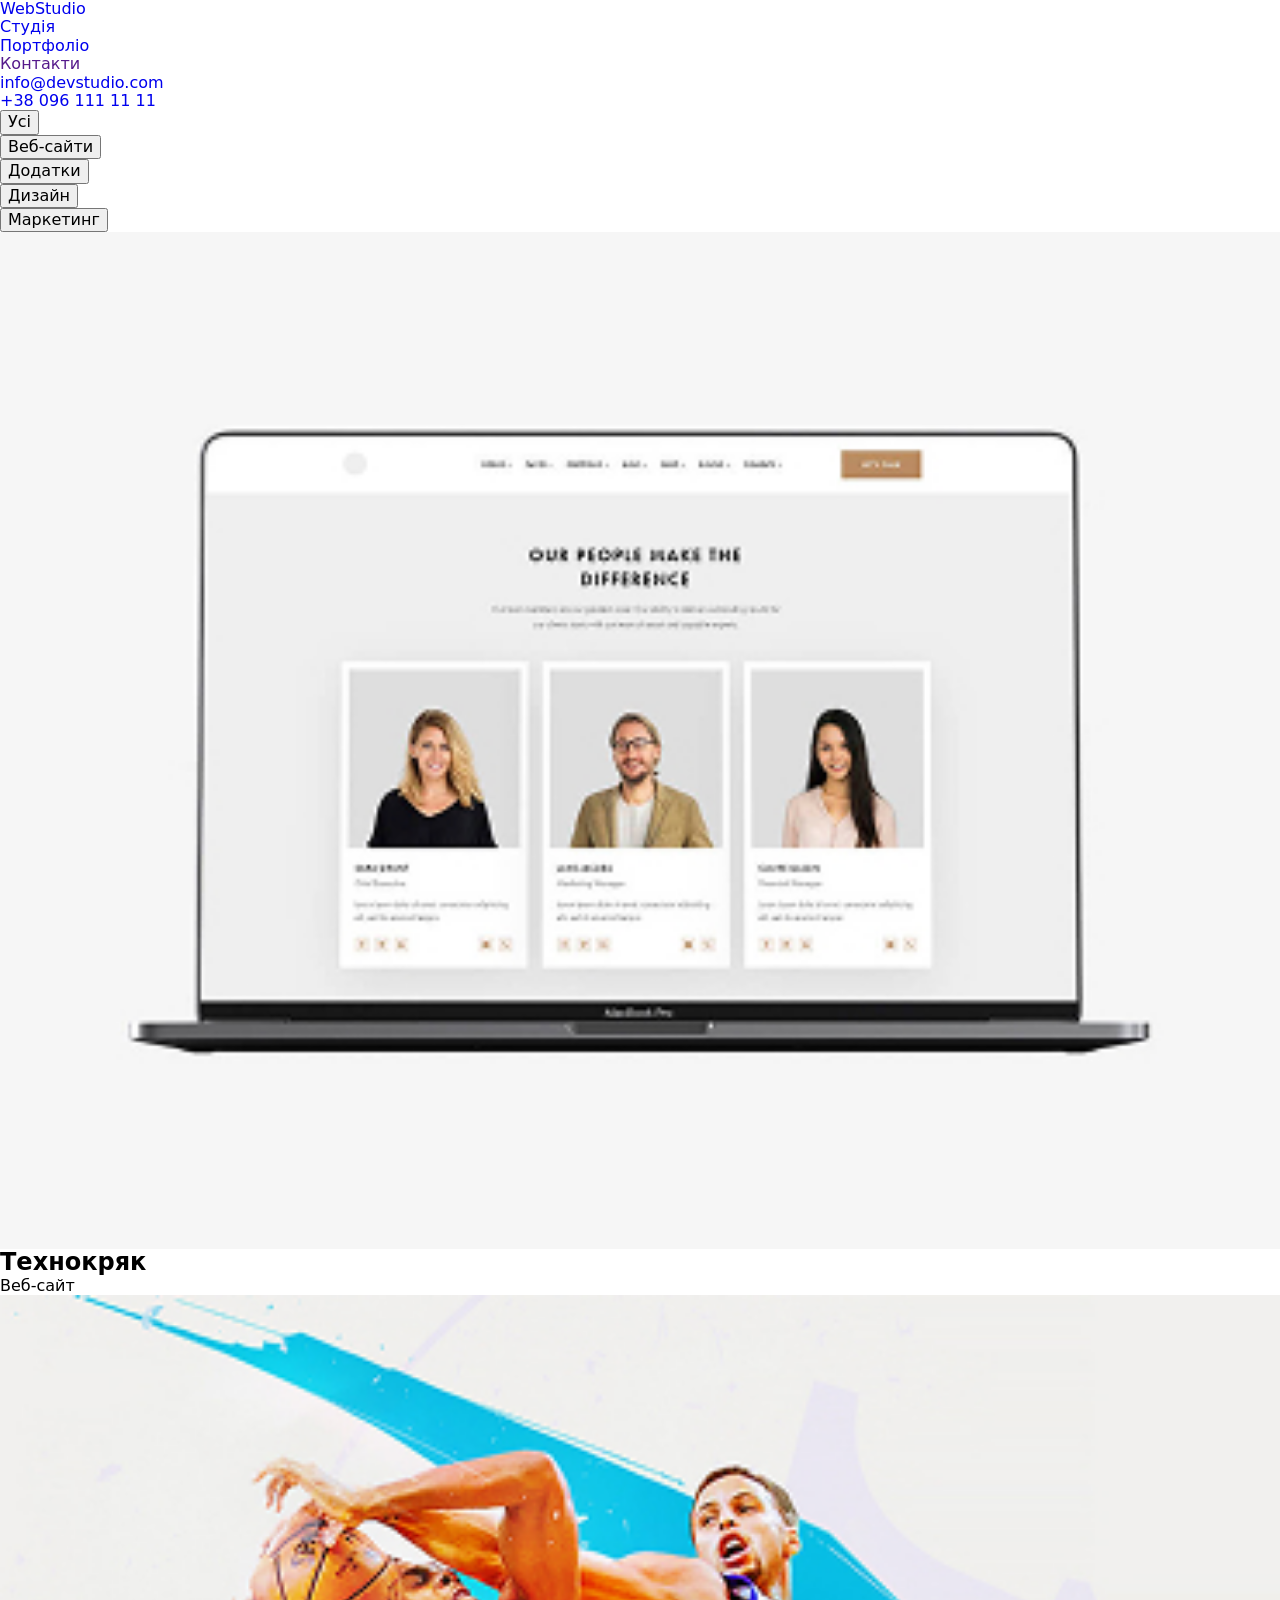
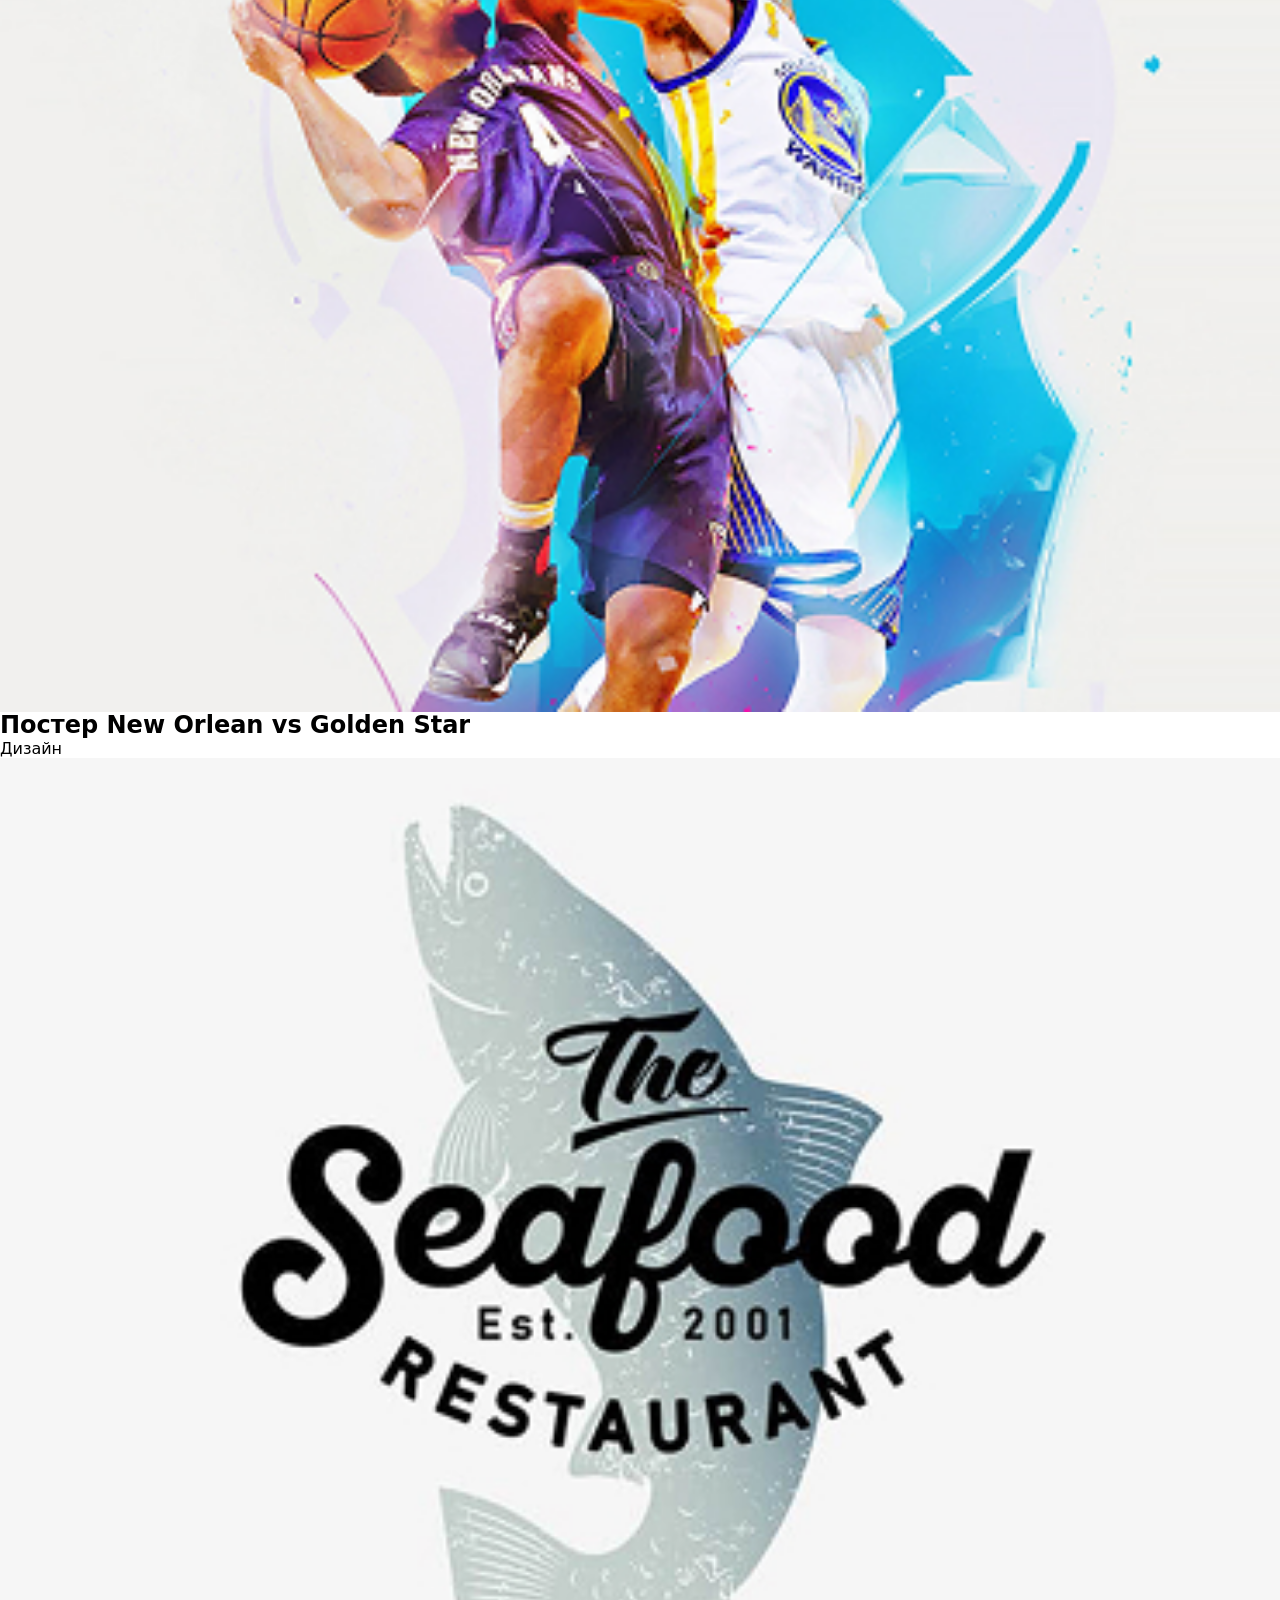
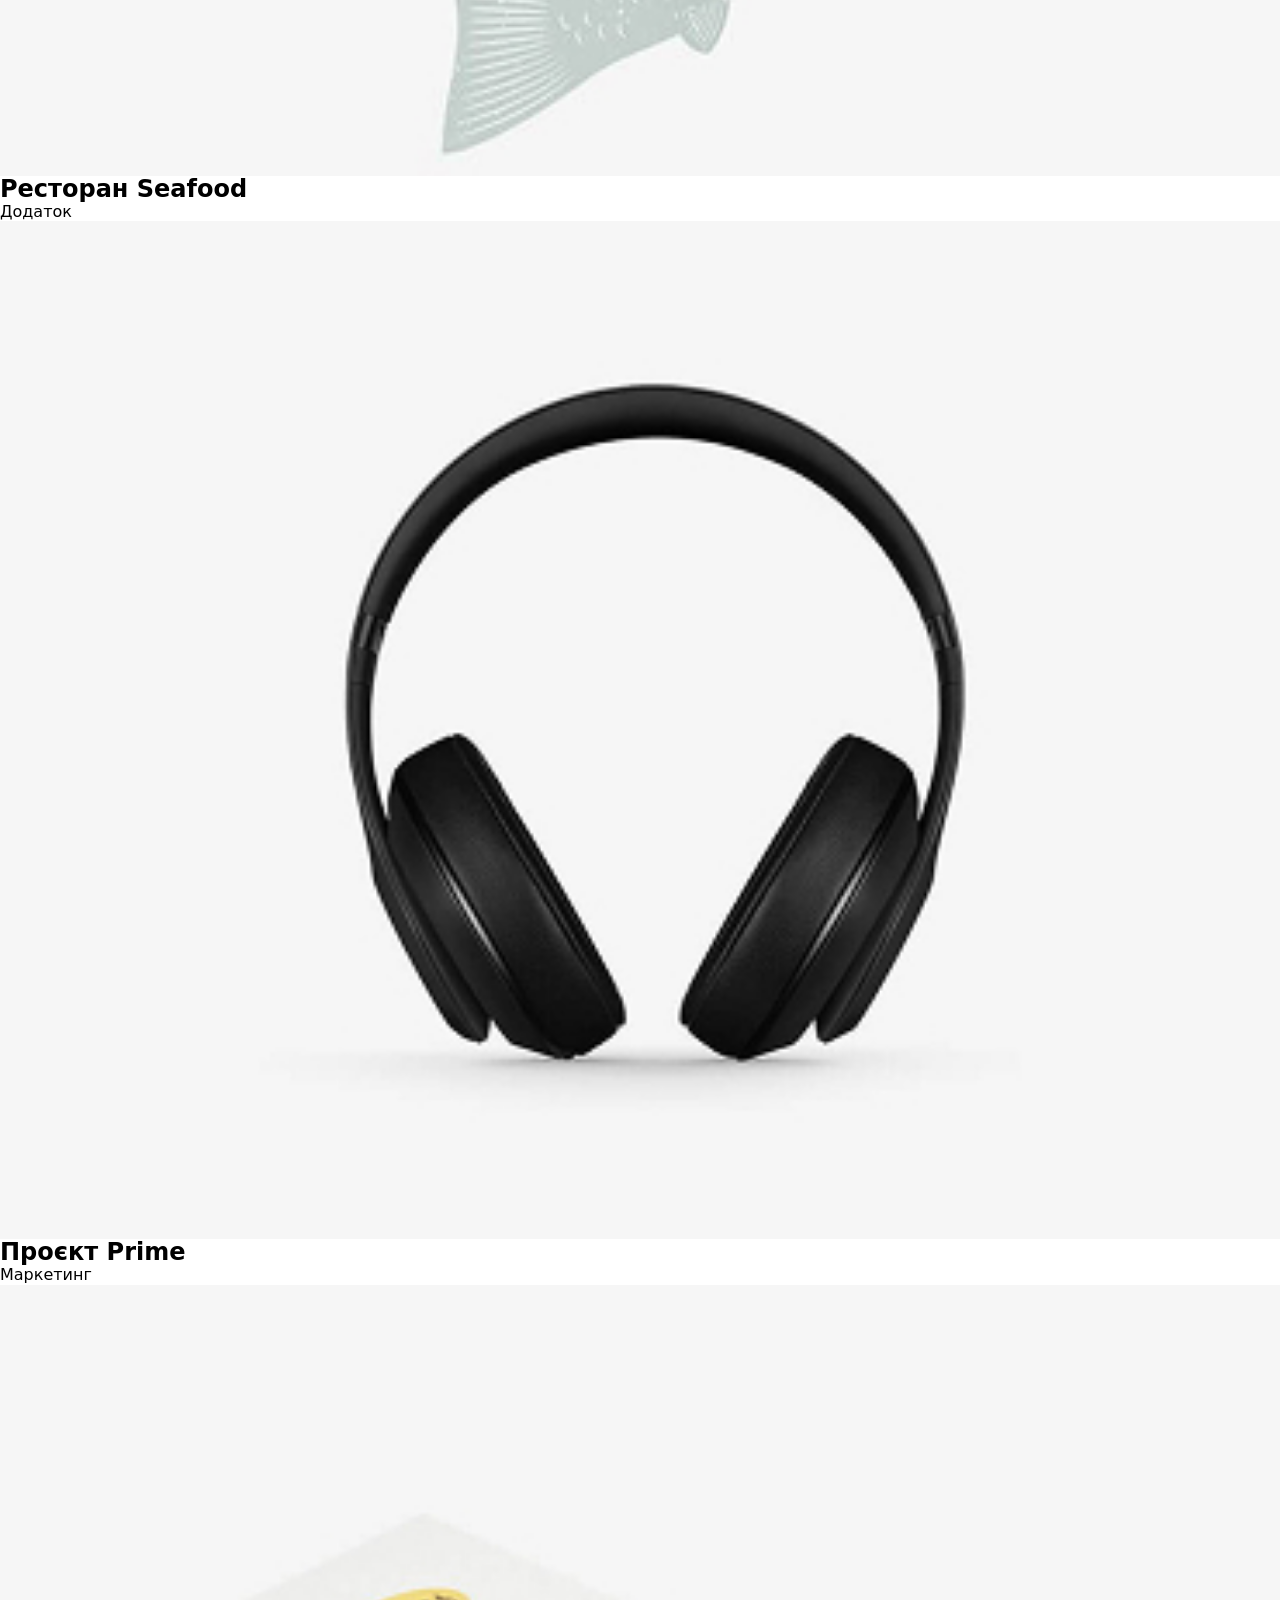
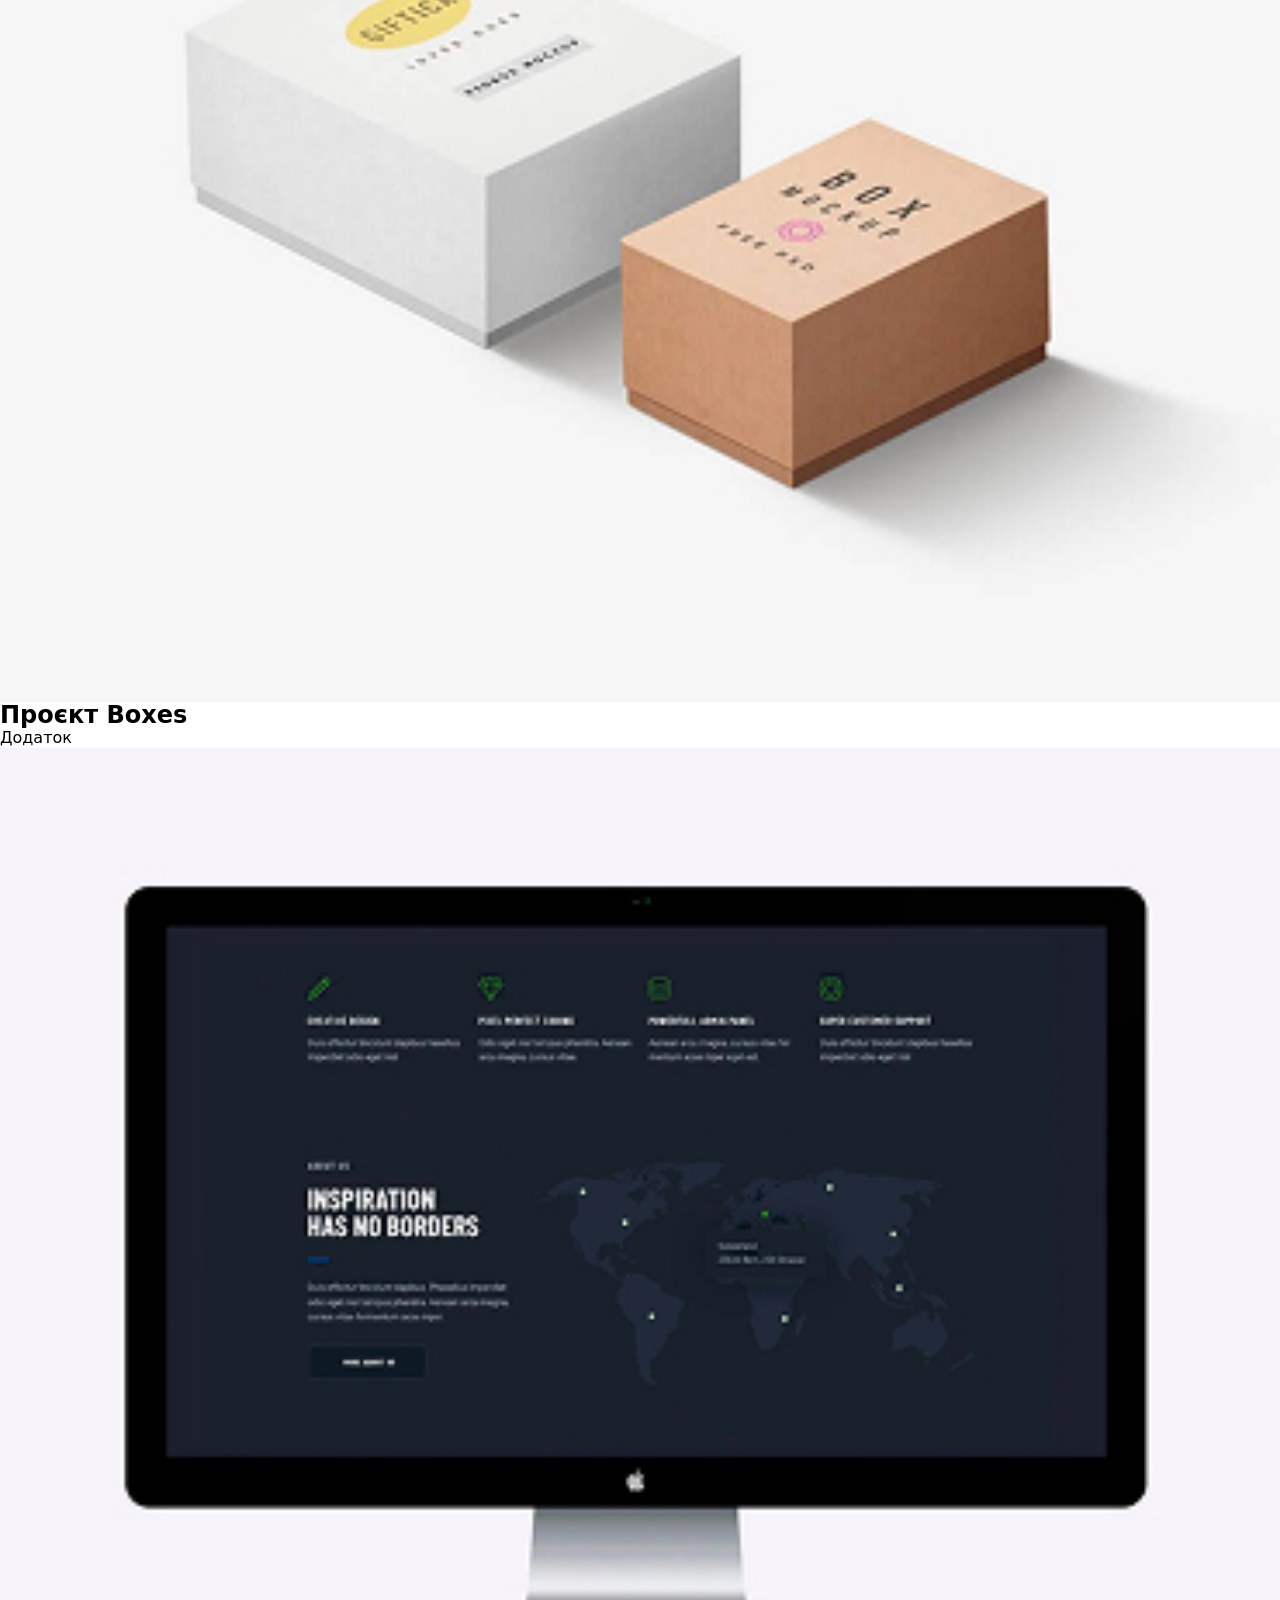
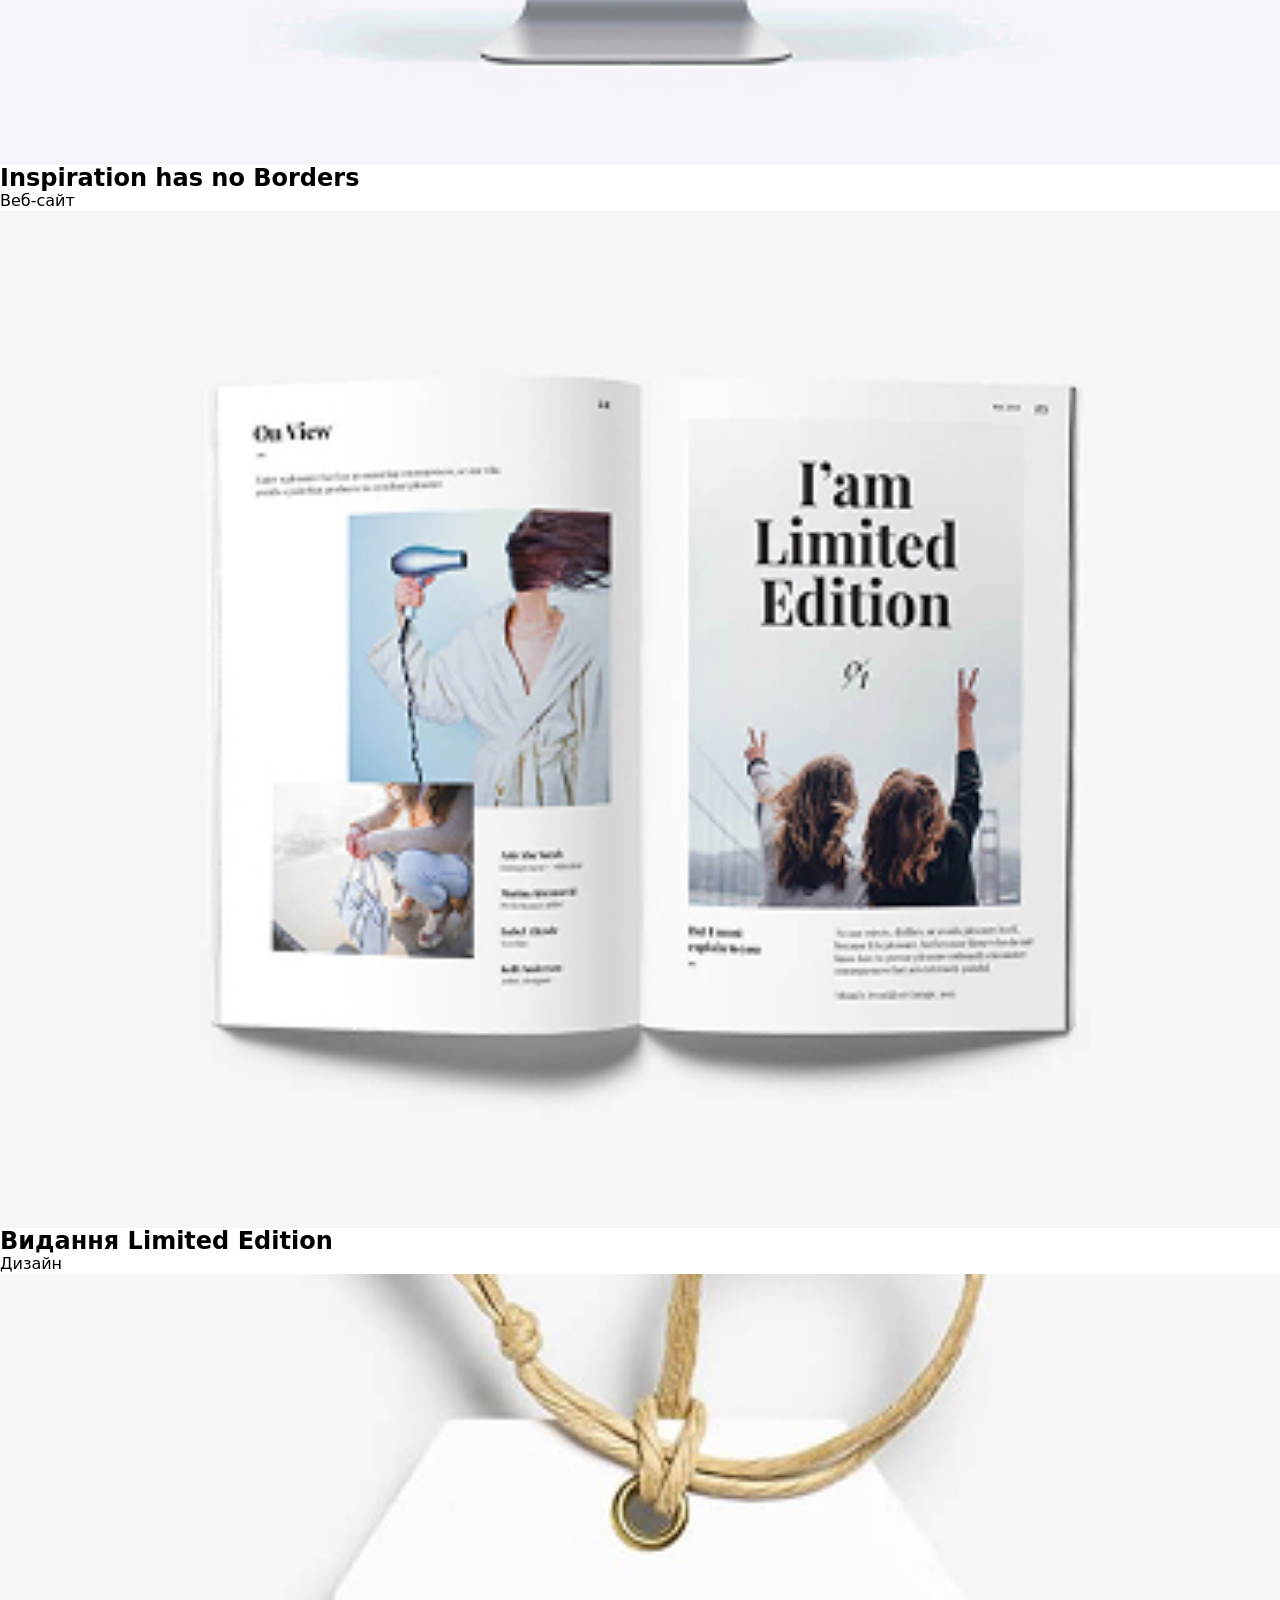
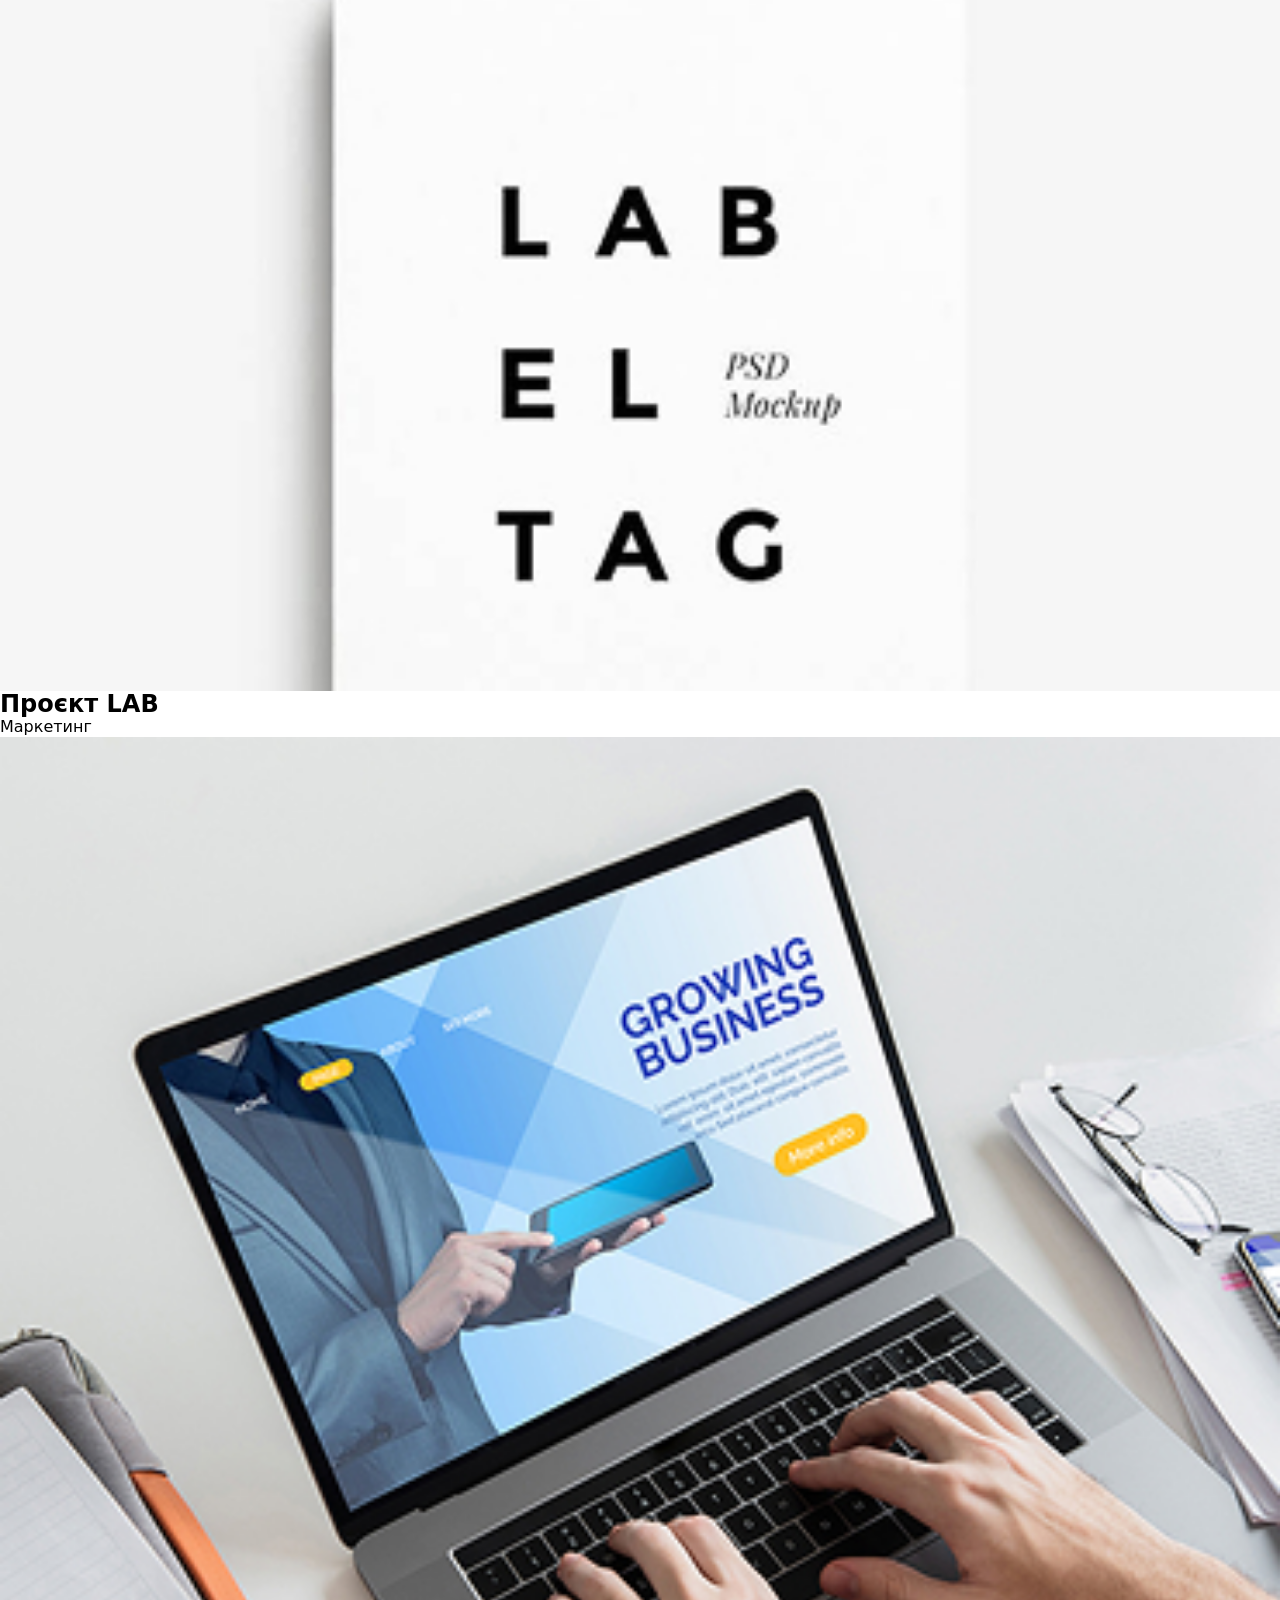
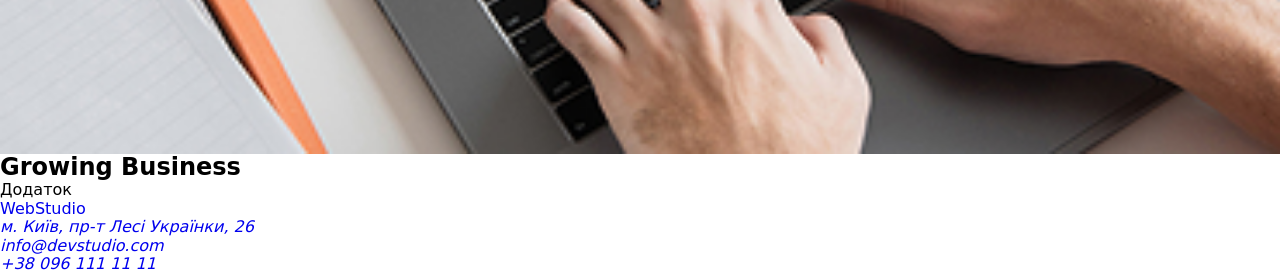
==== pages/portfolio.html @ 2ff7eed6 "first" ====
<!DOCTYPE html>
<html lang="en">
<head>
    <meta charset="UTF-8">
    <meta name="viewport" content="width=device-width, initial-scale=1.0">
    <title>Document</title>
        <link rel="stylesheet" href="https://cdnjs.cloudflare.com/ajax/libs/modern-normalize/3.0.1/modern-normalize.min.css" integrity="sha512-q6WgHqiHlKyOqslT/lgBgodhd03Wp4BEqKeW6nNtlOY4quzyG3VoQKFrieaCeSnuVseNKRGpGeDU3qPmabCANg==" crossorigin="anonymous" referrerpolicy="no-referrer"/>
    <link rel="preconnect" href="https://fonts.googleapis.com">
<link rel="preconnect" href="https://fonts.gstatic.com" crossorigin>
<link href="https://fonts.googleapis.com/css2?family=Raleway:ital,wght@0,100..900;1,100..900&family=Roboto:ital,wght@0,100..900;1,100..900&display=swap" rel="stylesheet">
    <link rel="stylesheet" href="../css/reset.css">
    <link rel="stylesheet" href="../css/style.css">
</head>
<body>
    <header class="header">
        <div class="container">
            <a href="./index.html" class="header-logo">Web<span class="header-studio">Studio</span></a>
            <nav class="header-nav">
                <ul class="header-list">
                    <li class="header-item"><a href="../index.html" class="header-link">Студія</a></li>
                    <li class="header-item"><a href="../pages/portfolio.html" class="header-link">Портфоліо</a></li>
                    <li class="header-item"><a href="" class="header-link">Контакти</a></li>
                </ul>
            </nav>
            <ul class="header-items">
                <li class="header-elem"><a href="mailto:info@devstudio.com" class="header-contact">info@devstudio.com</a></li>
                <li class="header-elem"><a href="tel:+380961111111" class="header-contact">+38 096 111 11 11</a></li>
            </ul>
        </div>
    </header>
    <main>
        <section class="card">
            <div class="container">
                <ul class="card-list">
                    <li class="card-item"><button type="button" class="card-btn">Усі</button></li>
                    <li class="card-item"><button type="button" class="card-btn">Веб-сайти</button></li>
                    <li class="card-item"><button type="button" class="card-btn">Додатки</button></li>
                    <li class="card-item"><button type="button" class="card-btn">Дизайн</button></li>
                    <li class="card-item"><button type="button" class="card-btn">Маркетинг</button></li>
                </ul>
                <ul class="card-items">
                    <li class="card-elem">
                        <img src="../images/techno.jpg" alt="techno" class="card-img">
                        <div class="card-wrap">
                            <h2 class="card-title">Технокряк</h2>
                            <p class="card-text">Веб-сайт</p>
                        </div>
                    </li>
                    <li class="card-elem">
                        <img src="../images/new-orlean.jpg" alt="new-orlean" class="card-img">
                        <div class="card-wrap">
                            <h2 class="card-title">Постер New Orlean vs Golden Star</h2>
                            <p class="card-text">Дизайн</p>
                        </div>
                    </li>
                    <li class="card-elem">
                        <img src="../images/seafood.jpg" alt="seafood" class="card-img">
                        <div class="card-wrap">
                            <h2 class="card-title">Ресторан Seafood</h2>
                            <p class="card-text">Додаток</p>
                        </div>
                    </li>
                    <li class="card-elem">
                        <img src="../images/prime.jpg" alt="prime" class="card-img">
                        <div class="card-wrap">
                            <h2 class="card-title">Проєкт Prime</h2>
                            <p class="card-text">Маркетинг</p>
                        </div>
                    </li>
                    <li class="card-elem">
                        <img src="../images/boxes.jpg" alt="boxes" class="card-img">
                        <div class="card-wrap">
                            <h2 class="card-title">Проєкт Boxes</h2>
                            <p class="card-text">Додаток</p>
                        </div>
                    </li>
                    <li class="card-elem">
                        <img src="../images/inspiration.jpg" alt="inspiration" class="card-img">
                        <div class="card-wrap">
                            <h2 class="card-title">Inspiration has no Borders</h2>
                            <p class="card-text">Веб-сайт</p>
                        </div>
                    </li>
                    <li class="card-elem">
                        <img src="../images/limited-edition.jpg" alt="limited edition" class="card-img">
                        <div class="card-wrap">
                            <h2 class="card-title">Видання Limited Edition</h2>
                            <p class="card-text">Дизайн</p>
                        </div>
                    </li>
                    <li class="card-elem">
                        <img src="../images/lab.jpg" alt="lab" class="card-img">
                        <div class="card-wrap">
                            <h2 class="card-title">Проєкт LAB</h2>
                            <p class="card-text">Маркетинг</p>
                        </div>
                    </li>
                    <li class="card-elem">
                        <img src="../images/growing-business.jpg" alt="growing business" class="card-img">
                        <div class="card-wrap">
                            <h2 class="card-title">Growing Business</h2>
                            <p class="card-text">Додаток</p>
                        </div>
                    </li>
                </ul>
            </div>
        </section>
    </main>
    <footer class="footer">
        <div class="container">
            <a href="./index.html" class="footer-logo">Web<span class="footer-studio">Studio</span></a>
            <address class="footer-address">
                <ul class="footer-list">
                    <li class="footer-item"><a target="_blank" href="https://www.google.com/maps/search/%D0%BC.+%D0%9A%D0%B8%D1%97%D0%B2,+%D0%BF%D1%80-%D1%82+%D0%9B%D0%B5%D1%81%D1%96+%D0%A3%D0%BA%D1%80%D0%B0%D1%97%D0%BD%D0%BA%D0%B8,+26/@50.5220511,30.4732282,8883m/data=!3m2!1e3!4b1?entry=ttu&g_ep=EgoyMDI2MDYxNi4wIKXMDSoASAFQAw%3D%3D" class="footer-link">м. Київ, пр-т Лесі Українки, 26</a></li>
                    <li class="footer-item"><a href="mailto:info@devstudio.com" class="footer-link">info@devstudio.com</a></li>
                <li class="footer-item"><a href="tel:+380961111111" class="footer-link">+38 096 111 11 11</a></li>
                </ul>
            </address>
        </div>
    </footer>
</body>
</html>
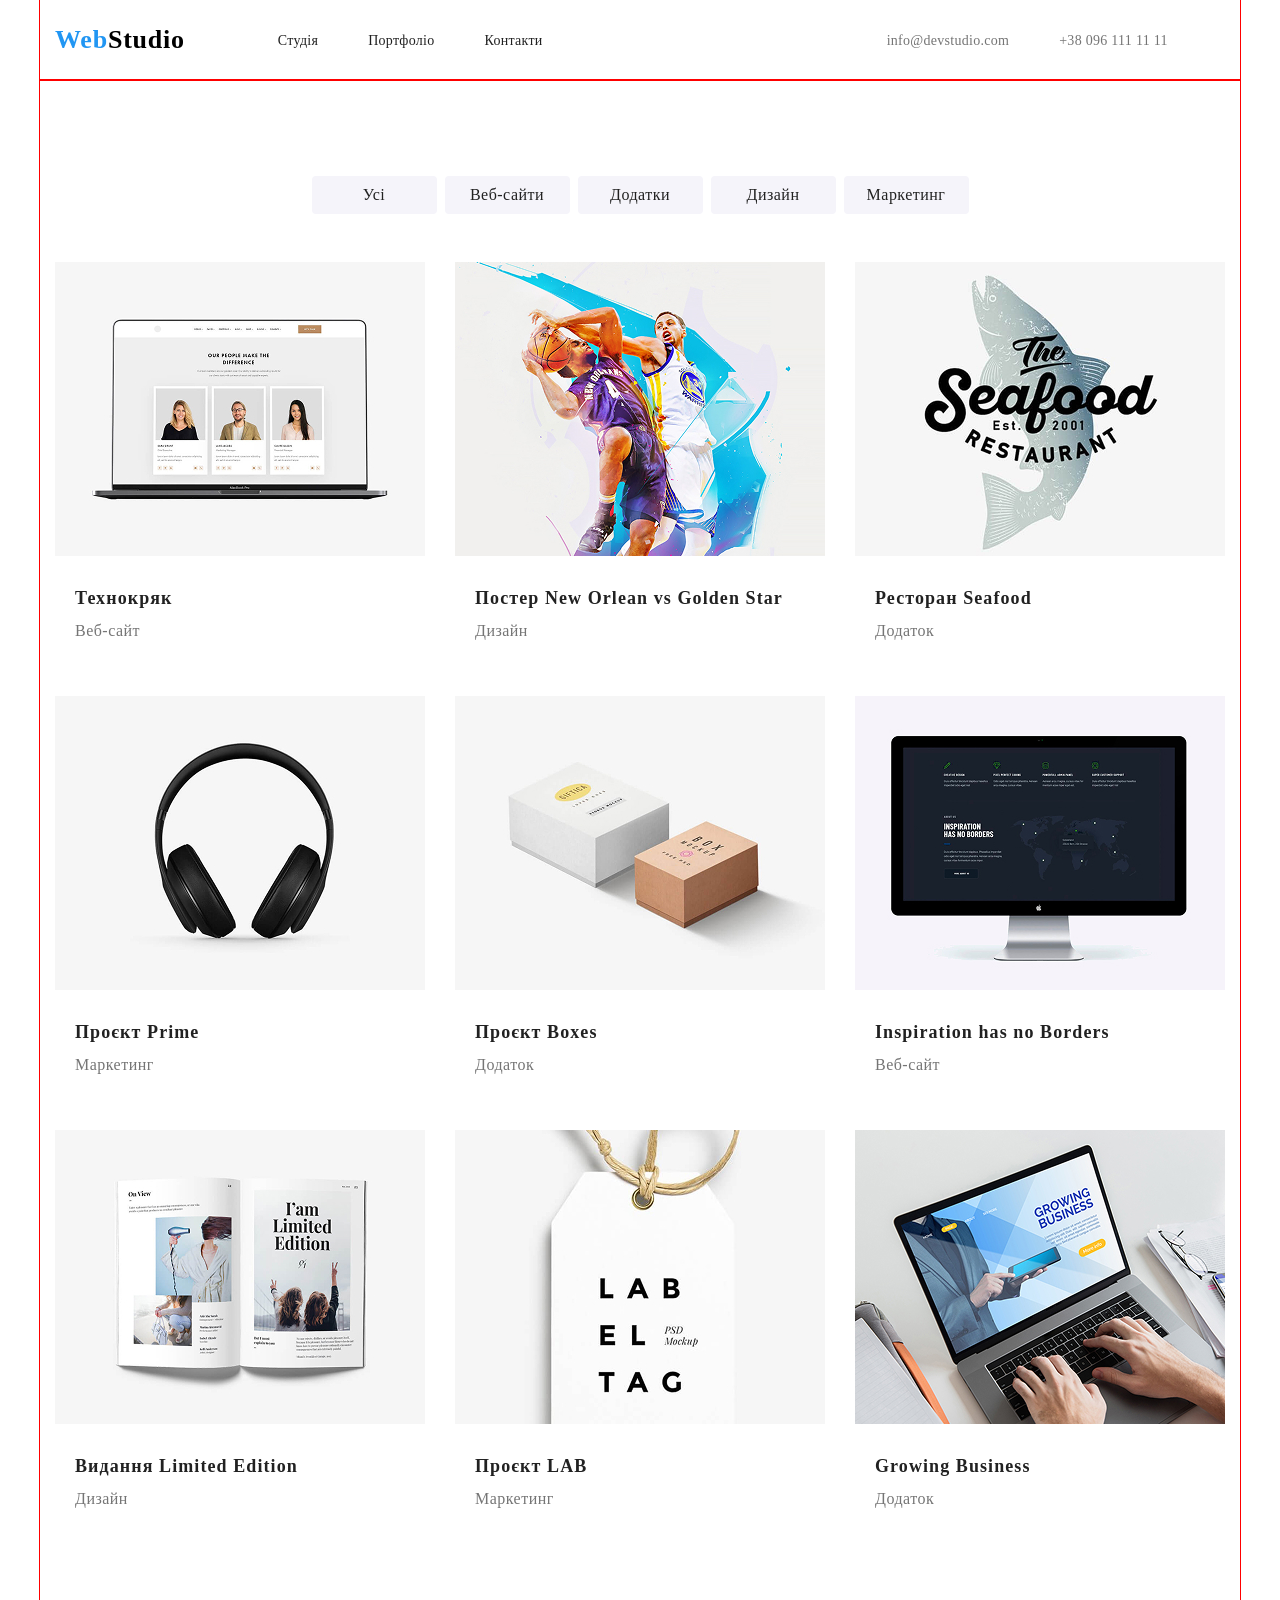
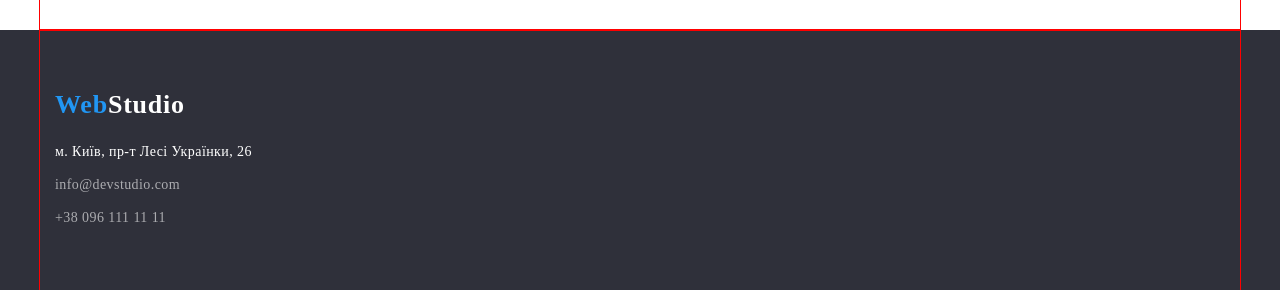
==== commit bda53c44: "portfolio" ====
--- a/pages/portfolio.html
+++ b/pages/portfolio.html
@@ -14,7 +14,7 @@
 <body>
     <header class="header">
         <div class="container">
-            <a href="./index.html" class="header-logo">Web<span class="header-studio">Studio</span></a>
+            <a href="./index.html" class="header-logo"><span class="header-span">Web</span>Studio</a>
             <nav class="header-nav">
                 <ul class="header-list">
                     <li class="header-item"><a href="../index.html" class="header-link">Студія</a></li>
@@ -40,66 +40,89 @@
                 </ul>
                 <ul class="card-items">
                     <li class="card-elem">
+                        <div class="card-wrap">
+                            <div class="thumb">
                         <img src="../images/techno.jpg" alt="techno" class="card-img">
-                        <div class="card-wrap">
+                        <div class="card-overlay">
+                            <p class="card-overlay-txt">Ресурс пропонує комплексні пропозиції з різним рівнем функціоналу та сервісів. Все це дозволить відвідувачу отримати вичерпні відомості про компанію чи приватну особу.</p>
+                        </div>
+                        </div>
+                        <div class="card-txt">
                             <h2 class="card-title">Технокряк</h2>
                             <p class="card-text">Веб-сайт</p>
+                            </div>
                         </div>
                     </li>
                     <li class="card-elem">
+                        <div class="card-wrap">
                         <img src="../images/new-orlean.jpg" alt="new-orlean" class="card-img">
-                        <div class="card-wrap">
+                        <div class="card-txt">
                             <h2 class="card-title">Постер New Orlean vs Golden Star</h2>
                             <p class="card-text">Дизайн</p>
+                            </div>
                         </div>
                     </li>
                     <li class="card-elem">
+                        <div class="card-wrap">
                         <img src="../images/seafood.jpg" alt="seafood" class="card-img">
-                        <div class="card-wrap">
-                            <h2 class="card-title">Ресторан Seafood</h2>
+                            <div class="card-txt">
+                        <h2 class="card-title">Ресторан Seafood</h2>
                             <p class="card-text">Додаток</p>
+                            </div>
                         </div>
                     </li>
                     <li class="card-elem">
+                        <div class="card-wrap">
                         <img src="../images/prime.jpg" alt="prime" class="card-img">
-                        <div class="card-wrap">
-                            <h2 class="card-title">Проєкт Prime</h2>
+                        <div class="card-txt">   
+                        <h2 class="card-title">Проєкт Prime</h2>
                             <p class="card-text">Маркетинг</p>
+                            </div>
                         </div>
                     </li>
                     <li class="card-elem">
+                        <div class="card-wrap">
                         <img src="../images/boxes.jpg" alt="boxes" class="card-img">
-                        <div class="card-wrap">
+                    <div class="card-txt">
                             <h2 class="card-title">Проєкт Boxes</h2>
                             <p class="card-text">Додаток</p>
+                            </div>
                         </div>
                     </li>
                     <li class="card-elem">
+                        <div class="card-wrap">
                         <img src="../images/inspiration.jpg" alt="inspiration" class="card-img">
-                        <div class="card-wrap">
+                        <div class="card-txt">
                             <h2 class="card-title">Inspiration has no Borders</h2>
                             <p class="card-text">Веб-сайт</p>
+                            </div>
                         </div>
                     </li>
                     <li class="card-elem">
+                        <div class="card-wrap">
                         <img src="../images/limited-edition.jpg" alt="limited edition" class="card-img">
-                        <div class="card-wrap">
+                        <div class="card-txt">
                             <h2 class="card-title">Видання Limited Edition</h2>
                             <p class="card-text">Дизайн</p>
+                            </div>
                         </div>
                     </li>
                     <li class="card-elem">
+                        <div class="card-wrap">
                         <img src="../images/lab.jpg" alt="lab" class="card-img">
-                        <div class="card-wrap">
+                        <div class="card-txt">
                             <h2 class="card-title">Проєкт LAB</h2>
                             <p class="card-text">Маркетинг</p>
+                            </div>
                         </div>
                     </li>
                     <li class="card-elem">
+                        <div class="card-wrap">
                         <img src="../images/growing-business.jpg" alt="growing business" class="card-img">
-                        <div class="card-wrap">
+                        <div class="card-txt">
                             <h2 class="card-title">Growing Business</h2>
                             <p class="card-text">Додаток</p>
+                            </div>
                         </div>
                     </li>
                 </ul>
@@ -108,12 +131,12 @@
     </main>
     <footer class="footer">
         <div class="container">
-            <a href="./index.html" class="footer-logo">Web<span class="footer-studio">Studio</span></a>
+            <a href="./index.html" class="footer-logo"><span class="footer-span">Web</span>Studio</a>
             <address class="footer-address">
                 <ul class="footer-list">
                     <li class="footer-item"><a target="_blank" href="https://www.google.com/maps/search/%D0%BC.+%D0%9A%D0%B8%D1%97%D0%B2,+%D0%BF%D1%80-%D1%82+%D0%9B%D0%B5%D1%81%D1%96+%D0%A3%D0%BA%D1%80%D0%B0%D1%97%D0%BD%D0%BA%D0%B8,+26/@50.5220511,30.4732282,8883m/data=!3m2!1e3!4b1?entry=ttu&g_ep=EgoyMDI2MDYxNi4wIKXMDSoASAFQAw%3D%3D" class="footer-link">м. Київ, пр-т Лесі Українки, 26</a></li>
-                    <li class="footer-item"><a href="mailto:info@devstudio.com" class="footer-link">info@devstudio.com</a></li>
-                <li class="footer-item"><a href="tel:+380961111111" class="footer-link">+38 096 111 11 11</a></li>
+                    <li class="footer-item"><a href="mailto:info@devstudio.com" class="footer-links">info@devstudio.com</a></li>
+                <li class="footer-item"><a href="tel:+380961111111" class="footer-links">+38 096 111 11 11</a></li>
                 </ul>
             </address>
         </div>
--- a/css/style.css
+++ b/css/style.css
@@ -0,0 +1,414 @@
+:root{
+    --main-color:#FFF;
+    --background-color:#2F303A;
+    --accent-color:#2196F3;
+    --txt-color:#212121;
+    --card-desk:#757575;
+    --footer-txt: rgba(255, 255, 255, 0.60);
+}
+
+.container{
+    width: 1200px;
+    margin: 0 auto;
+    padding: 0 15px;
+    outline: 1px solid red;
+}
+
+
+/* header */
+
+.header .container{
+    display: flex;
+    align-items: center;
+}
+
+.header-logo{
+    padding-top: 25px;
+    padding-bottom: 25px;
+    padding-right: 93px;
+    color: #000;
+font-family: Raleway;
+font-size: 26px;
+font-style: normal;
+font-weight: 700;
+line-height: normal;
+letter-spacing: 0.78px;
+}
+
+.header-span{
+    color: var(--accent-color);
+}
+
+.header-list{
+    display: flex;
+    align-items: center;
+    gap: 50px;
+    padding-right: 344px;
+}
+
+.header-link{
+    color: var(--txt-color);
+font-family: Roboto;
+font-size: 14px;
+font-style: normal;
+font-weight: 500;
+line-height: normal;
+letter-spacing: 0.28px;
+}
+
+.header-link:hover{
+    color: var(--accent-color);
+}
+
+.header-items{
+    display: flex;
+    align-items: center;
+    gap: 50px;
+}
+
+.header-contact{
+    color: #757575;
+font-family: Roboto;
+font-size: 14px;
+font-style: normal;
+font-weight: 500;
+line-height: normal;
+letter-spacing: 0.28px;
+}
+
+.header-contact:hover{
+    color: var(--accent-color);
+}
+
+/* hero */
+
+.hero .container{
+    display: flex;
+    flex-direction: column;
+    align-items: center;
+    justify-content: center;
+    padding: 200px 452px;
+}
+
+.hero{
+    background-image: url(../images/background.jpg);
+}
+
+.hero-title{
+    width: 696.0px;
+    flex-shrink: 0;
+color: var(--main-color);
+text-align: center;
+font-family: Roboto;
+font-size: 44px;
+font-style: normal;
+font-weight: 900;
+line-height: 1.36;
+letter-spacing: 2.64px;
+text-transform: uppercase;
+padding-bottom: 30px;
+}
+
+.hero-btn{
+    border-radius: 4px;
+background: #2196F3;
+box-shadow: 0 4px 4px 0 rgba(0, 0, 0, 0.15);
+color: #FFF;
+text-align: center;
+font-family: Roboto;
+font-size: 16px;
+font-style: normal;
+font-weight: 700;
+line-height: 30px;
+letter-spacing: 0.96px;
+padding: 10px 32px;
+border-radius: 4px;
+cursor: pointer;
+}
+
+/* advantages */
+
+.advantages-list{
+    display: flex;
+    align-items: center;
+    gap: 30px;
+    padding-bottom: 94px;
+}
+
+.advantages-title{
+    color: var(--txt-color);
+font-family: Roboto;
+font-size: 14px;
+font-style: normal;
+font-weight: 700;
+line-height: normal;
+letter-spacing: 0.42px;
+text-transform: uppercase;
+padding-bottom: 10px;
+padding-top: 94px;
+}
+
+.advantages-text{
+    color: var(--card-desk);
+font-family: Roboto;
+font-size: 14px;
+font-style: normal;
+font-weight: 400;
+line-height: 24px;
+letter-spacing: 0.42px;
+}
+
+/* work */
+
+.work-title{
+    color: var(--txt-color);
+text-align: center;
+font-family: Roboto;
+font-size: 36px;
+font-style: normal;
+font-weight: 700;
+line-height: normal;
+letter-spacing: 1.08px;
+padding-bottom: 50px;
+}
+
+.work-list{
+    display: flex;
+    justify-content: space-between;
+    gap: 30px;
+    align-items: center;
+    padding-bottom: 94px;
+}
+
+/* team */
+
+.team{
+    background-color: #F5F4FA;
+}
+
+
+.team-title{
+    color: var(--txt-color);
+text-align: center;
+font-family: Roboto;
+font-size: 36px;
+font-style: normal;
+font-weight: 700;
+line-height: normal;
+letter-spacing: 1.08px;
+padding-top: 94px;
+padding-bottom: 50px;
+}
+
+.team-list{
+    display: flex;
+    gap: 30px;
+    padding: 0;
+    margin: 0;
+    padding-bottom: 94px;
+}
+
+.team-item{
+    background-color: var(--main-color);
+    border-radius: 0px 0px 4px 4px;
+}
+
+.team-box{
+    display: flex;
+    flex-direction: column;
+    align-items: center;
+}
+
+.team-name{
+    color: var(--txt-color);
+text-align: center;
+font-family: Roboto;
+font-size: 16px;
+font-style: normal;
+font-weight: 500;
+line-height: normal;
+letter-spacing: 0.48px;
+padding-top: 30px;
+padding-bottom: 10px;
+}
+
+.team-text{
+    color: var(--card-desk);
+text-align: center;
+font-family: Roboto;
+font-size: 16px;
+font-style: normal;
+font-weight: 400;
+line-height: normal;
+letter-spacing: 0.48px;
+padding-bottom: 30px;
+}
+
+/* footer */
+
+.footer{
+    background-color: var(--background-color);
+    display: flex;
+    flex-direction: column;
+    align-items: center;
+}
+
+.footer-logo{
+    
+    color: var(--main-color);
+font-family: Raleway;
+font-size: 26px;
+font-style: normal;
+font-weight: 700;
+line-height: normal;
+letter-spacing: 0.78px;
+display: flex;
+padding-top: 60px;
+padding-bottom: 20px;
+}
+
+.footer-span{
+    color: var(--accent-color);
+}
+.footer-list{
+    display: flex;
+    flex-direction: column;
+    gap: 9px;
+    padding-bottom: 60px;
+}
+.footer-link{
+    color: var(--main-color);
+font-family: Roboto;
+font-size: 14px;
+font-style: normal;
+font-weight: 400;
+line-height: 1.71;
+letter-spacing: 0.42px;
+}
+
+.footer-links{
+    color: rgba(255, 255, 255, 0.60);
+font-family: Roboto;
+font-size: 14px;
+font-style: normal;
+font-weight: 400;
+line-height: 1.71;
+letter-spacing: 0.42px;
+}
+
+.footer-span{
+    color: var(--accent-color);
+}
+
+/* PORTFOLIO */
+
+/* card */
+
+.card-list{
+    display: flex;
+    justify-content: center;
+    padding-top: 96px;
+    padding-bottom: 48px;
+    gap: 8px;
+}
+
+.card-btn{
+    color: var(--txt-color);
+text-align: center;
+font-family: Roboto;
+font-size: 16px;
+font-style: normal;
+font-weight: 500;
+line-height: 26px;
+letter-spacing: 0.48px;
+width: 125.0px;
+height: 38.0px;
+border-radius: 4px;
+background: #F5F4FA;
+}
+
+.card-btn:hover{
+    cursor: pointer;
+    border-radius: 4px;
+background: #2196F3;
+box-shadow: 0 3px 1px 0 rgba(0, 0, 0, 0.10), 0 1px 2px 0 rgba(0, 0, 0, 0.08), 0 2px 2px 0 rgba(0, 0, 0, 0.12);
+color: var(--main-color);
+}
+
+.card-items{
+    display: flex;
+    flex-wrap: wrap;
+    gap: 30px;
+    padding-bottom: 96px;
+}
+
+.card-wrap{
+    width: 370.0px;
+height: 404.0px;
+overflow: hidden;
+}
+
+.card-txt{
+    padding: 24px 20px;
+    gap: 4px;
+}
+
+.card-img{
+    display: block;
+    width: 100%;
+    height: auto;
+}
+
+.card-title{
+    color: var(--txt-color);
+font-family: Roboto;
+font-size: 18px;
+font-style: normal;
+font-weight: 700;
+line-height: 36px;
+letter-spacing: 1.08px;
+}
+
+.card-text{
+    color: var(--card-desk);
+font-family: Roboto;
+font-size: 16px;
+font-style: normal;
+font-weight: 400;
+line-height: 30px;
+letter-spacing: 0.48px;
+}
+
+.card-overlay {
+    position: absolute;
+    top: 0;
+    left: 0;
+    width: 100%;
+    height: 100%;
+    background-color: var(--accent-color);
+    display: flex;
+    align-items: center;
+    justify-content: center;
+    padding: 24px;
+    box-sizing: border-box;
+    transform: translateY(100%);
+    transition: transform 250ms cubic-bezier(0.4, 0, 0.2, 1);
+}
+
+.thumb{
+    display: block;
+    position: relative;
+    overflow: hidden;
+    width: 100%;
+    line-height: 0;
+}
+
+.thumb img{
+    display: block;
+    width: 100%;
+    height: auto;
+}
+
+.card-elem:hover .card-overlay{
+    transform: translateY(0)
+}
